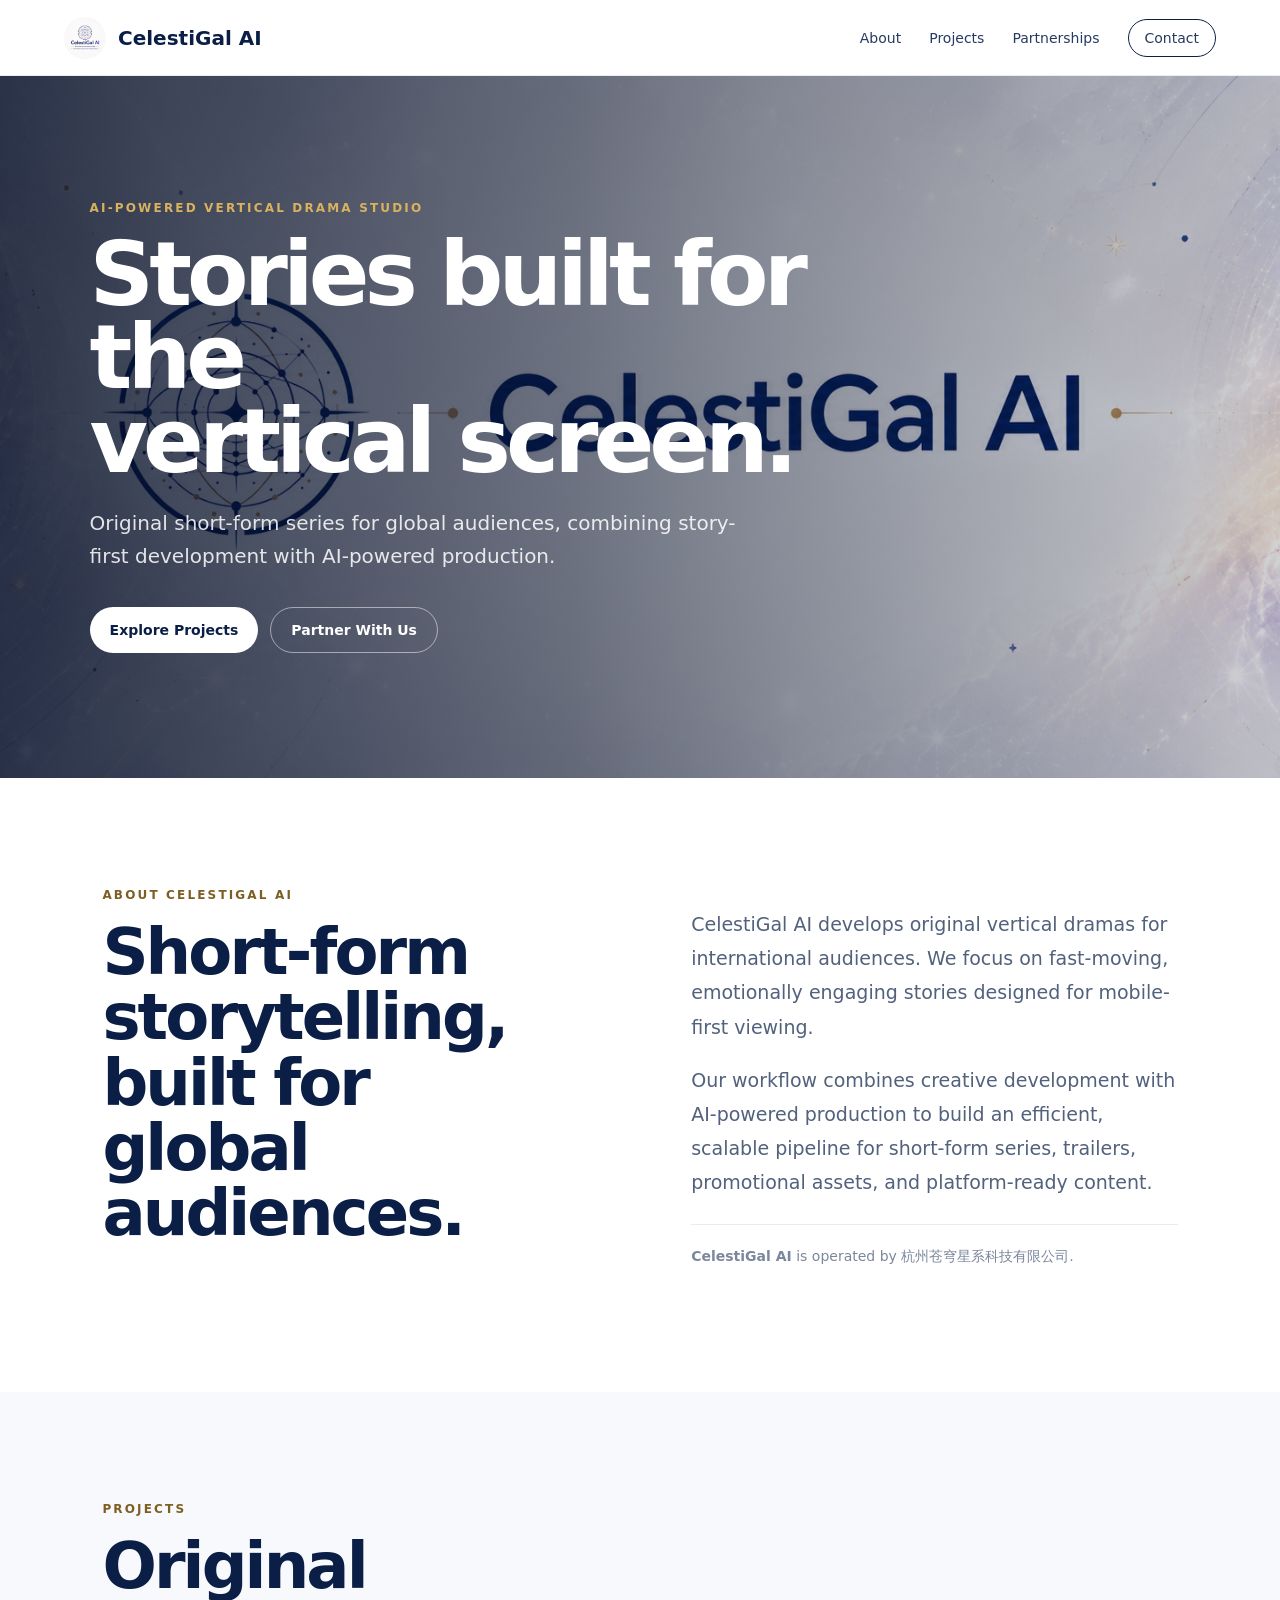
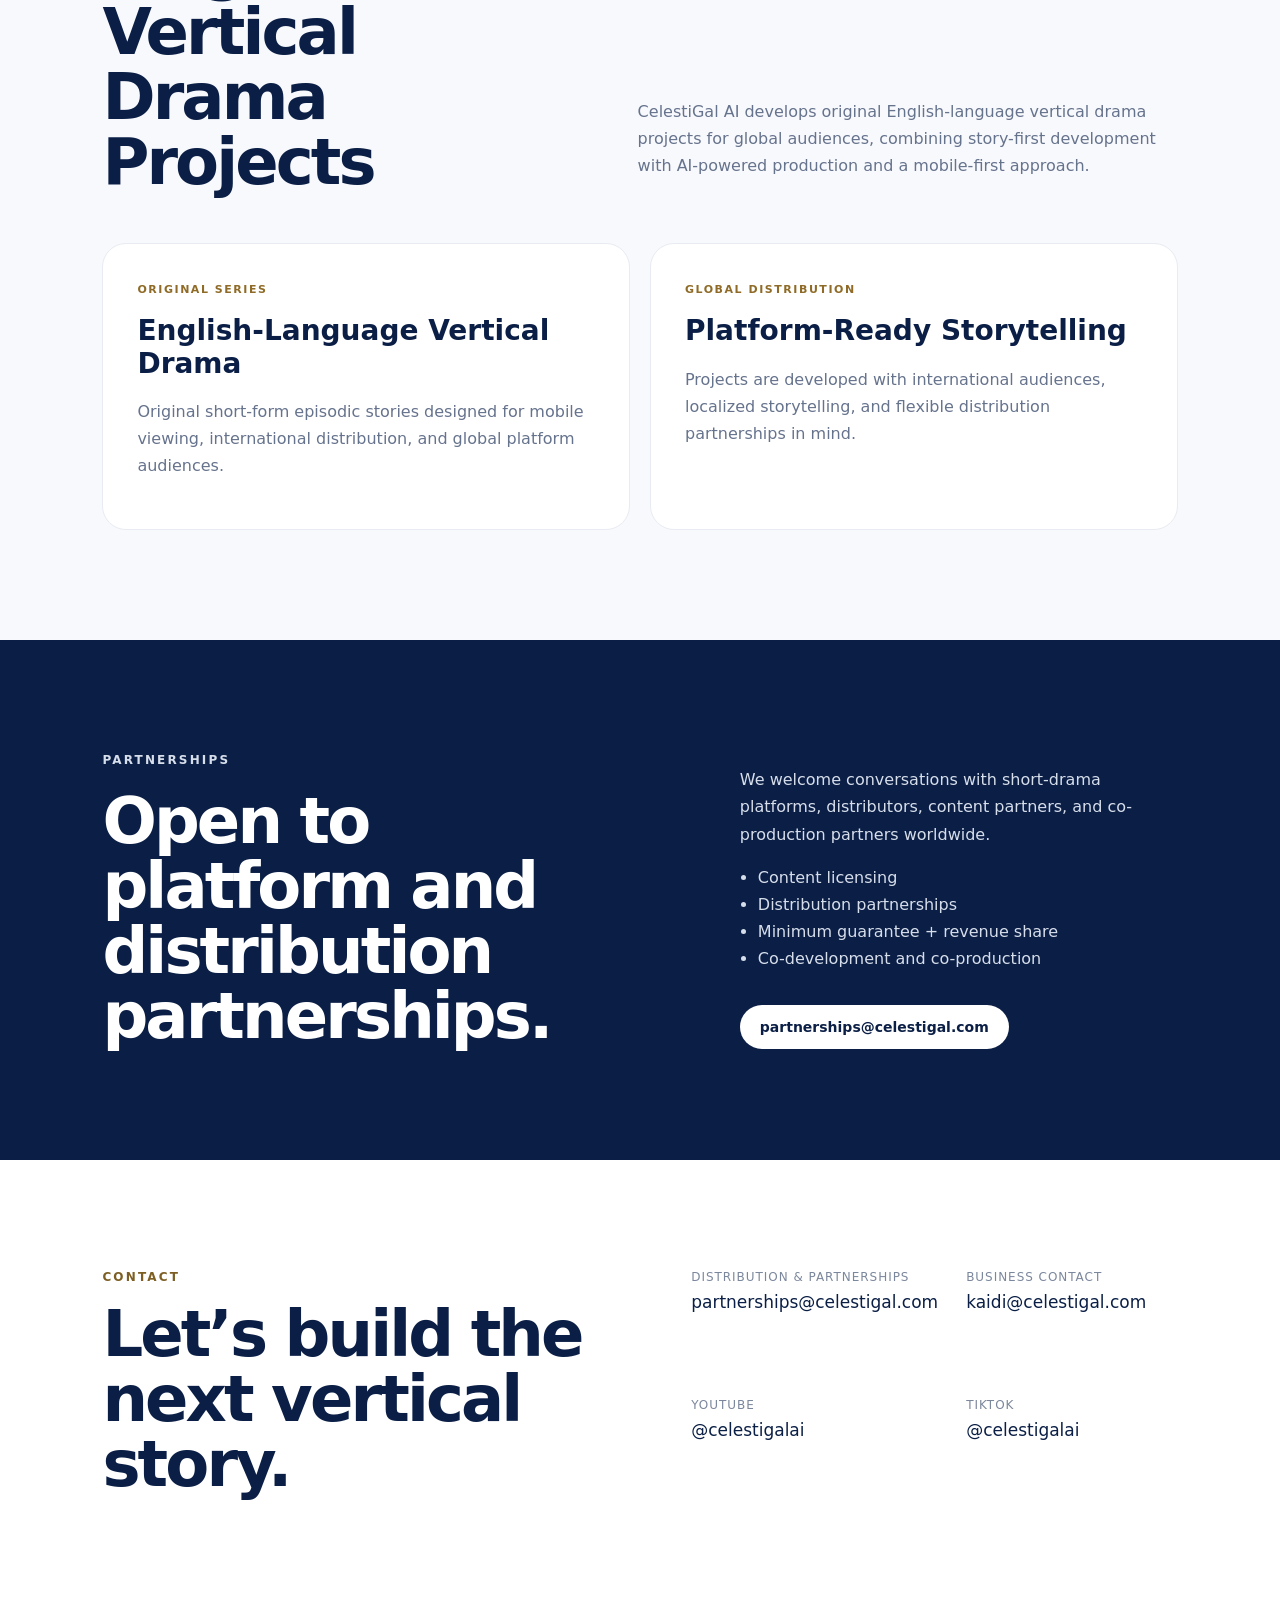
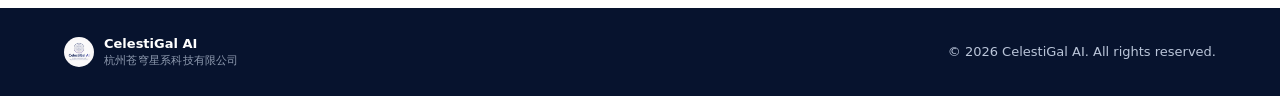
==== index.html @ 41baee51 "Deploy CelestiGal AI website V3" ====
<!doctype html>
<html lang="en">
<head>
  <meta charset="utf-8">
  <meta name="viewport" content="width=device-width, initial-scale=1">
  <title>CelestiGal AI — AI-Powered Vertical Drama Studio</title>
  <meta name="description" content="CelestiGal AI creates AI-powered vertical dramas and short-form series for global audiences.">
  <link rel="stylesheet" href="styles.css">
</head>
<body>
  <header class="nav">
    <a class="brand" href="#home">
      <img src="assets/logo.png" alt="CelestiGal AI logo">
      <span>CelestiGal AI</span>
    </a>
    <nav>
      <a href="#about">About</a>
      <a href="#projects">Projects</a>
      <a href="#partnerships">Partnerships</a>
      <a href="#contact" class="nav-cta">Contact</a>
    </nav>
  </header>

  <main>
    <section id="home" class="hero">
      <img class="hero-bg" src="assets/banner.png" alt="">
      <div class="hero-overlay"></div>
      <div class="hero-content">
        <p class="eyebrow">AI-POWERED VERTICAL DRAMA STUDIO</p>
        <h1>Stories built for the<br>vertical screen.</h1>
        <p class="hero-copy">Original short-form series for global audiences, combining story-first development with AI-powered production.</p>
        <div class="actions">
          <a class="btn primary" href="#projects">Explore Projects</a>
          <a class="btn ghost" href="#partnerships">Partner With Us</a>
        </div>
      </div>
    </section>

    <section id="about" class="section split">
      <div>
        <p class="eyebrow dark">ABOUT CELESTIGAL AI</p>
        <h2>Short-form storytelling,<br>built for global audiences.</h2>
      </div>
      <div class="body-copy">
        <p>CelestiGal AI develops original vertical dramas for international audiences. We focus on fast-moving, emotionally engaging stories designed for mobile-first viewing.</p>
        <p>Our workflow combines creative development with AI-powered production to build an efficient, scalable pipeline for short-form series, trailers, promotional assets, and platform-ready content.</p>
        <p class="legal-note"><strong>CelestiGal AI</strong> is operated by <span lang="zh-CN">杭州苍穹星系科技有限公司</span>.</p>
      </div>
    </section>

    <section id="projects" class="section">
      <p class="eyebrow dark">PROJECTS</p>
      <div class="section-heading">
        <h2>Original Vertical Drama Projects</h2>
        <p>CelestiGal AI develops original English-language vertical drama projects for global audiences, combining story-first development with AI-powered production and a mobile-first approach.</p>
      </div>
      <div class="cards">
        <article class="card">
          <span class="card-tag">ORIGINAL SERIES</span>
          <h3>English-Language Vertical Drama</h3>
          <p>Original short-form episodic stories designed for mobile viewing, international distribution, and global platform audiences.</p>
        </article>
        <article class="card">
          <span class="card-tag">GLOBAL DISTRIBUTION</span>
          <h3>Platform-Ready Storytelling</h3>
          <p>Projects are developed with international audiences, localized storytelling, and flexible distribution partnerships in mind.</p>
        </article>
      </div>
    </section>

    <section id="partnerships" class="section partnership">
      <div>
        <p class="eyebrow">PARTNERSHIPS</p>
        <h2>Open to platform and distribution partnerships.</h2>
      </div>
      <div>
        <p>We welcome conversations with short-drama platforms, distributors, content partners, and co-production partners worldwide.</p>
        <ul>
          <li>Content licensing</li>
          <li>Distribution partnerships</li>
          <li>Minimum guarantee + revenue share</li>
          <li>Co-development and co-production</li>
        </ul>
        <a class="btn light" href="mailto:partnerships@celestigal.com">partnerships@celestigal.com</a>
      </div>
    </section>

    <section id="contact" class="section contact">
      <div>
        <p class="eyebrow dark">CONTACT</p>
        <h2>Let’s build the next vertical story.</h2>
      </div>
      <div class="contact-grid">
        <div>
          <span>Distribution & Partnerships</span>
          <a href="mailto:partnerships@celestigal.com">partnerships@celestigal.com</a>
        </div>
        <div>
          <span>Business Contact</span>
          <a href="mailto:kaidi@celestigal.com">kaidi@celestigal.com</a>
        </div>
        <div>
          <span>YouTube</span>
          <a href="https://www.youtube.com/@celestigalai" target="_blank" rel="noreferrer">@celestigalai</a>
        </div>
        <div>
          <span>TikTok</span>
          <a href="https://www.tiktok.com/@celestigalai" target="_blank" rel="noreferrer">@celestigalai</a>
        </div>
      </div>
    </section>
  </main>

  <footer>
    <div class="footer-brand">
      <img src="assets/logo.png" alt="">
      <div>
        <span>CelestiGal AI</span>
        <small lang="zh-CN">杭州苍穹星系科技有限公司</small>
      </div>
    </div>
    <span>© 2026 CelestiGal AI. All rights reserved.</span>
  </footer>
</body>
</html>
---- styles.css ----
*{box-sizing:border-box}html{scroll-behavior:smooth}body{margin:0;font-family:Inter,ui-sans-serif,system-ui,-apple-system,BlinkMacSystemFont,"Segoe UI",sans-serif;color:#0b1f46;background:#f8f9fc}.nav{position:sticky;top:0;z-index:20;height:76px;display:flex;align-items:center;justify-content:space-between;padding:0 5vw;background:rgba(255,255,255,.92);backdrop-filter:blur(16px);border-bottom:1px solid rgba(15,35,72,.08)}.brand{display:flex;align-items:center;gap:12px;color:#0b1f46;text-decoration:none;font-weight:700;font-size:20px}.brand img{width:42px;height:42px;object-fit:cover;border-radius:50%}.nav nav{display:flex;align-items:center;gap:28px}.nav nav a{color:#263b61;text-decoration:none;font-size:14px}.nav-cta{padding:10px 16px;border:1px solid #0b1f46;border-radius:999px}.hero{position:relative;min-height:78vh;display:flex;align-items:center;overflow:hidden;background:#07132e}.hero-bg{position:absolute;inset:0;width:100%;height:100%;object-fit:cover}.hero-overlay{position:absolute;inset:0;background:linear-gradient(90deg,rgba(3,13,38,.82) 0%,rgba(3,13,38,.58) 45%,rgba(3,13,38,.18) 100%)}.hero-content{position:relative;z-index:2;width:min(760px,90vw);margin-left:7vw;color:white}.eyebrow{font-size:12px;letter-spacing:.18em;font-weight:700;color:#d8b25e;margin:0 0 18px}.eyebrow.dark{color:#7d5f24}.hero h1{font-size:clamp(54px,7vw,104px);line-height:.93;letter-spacing:-.055em;margin:0 0 24px}.hero-copy{font-size:20px;line-height:1.65;max-width:650px;color:rgba(255,255,255,.86)}.actions{display:flex;gap:12px;margin-top:34px}.btn{display:inline-flex;align-items:center;justify-content:center;padding:14px 20px;border-radius:999px;text-decoration:none;font-weight:700;font-size:14px}.primary{background:white;color:#0b1f46}.ghost{border:1px solid rgba(255,255,255,.5);color:white}.section{padding:110px 8vw}.split{display:grid;grid-template-columns:1fr 1fr;gap:8vw;background:white}.section h2{font-size:clamp(38px,5vw,68px);letter-spacing:-.045em;line-height:1.02;margin:0;color:#0b1f46}.body-copy{font-size:19px;line-height:1.8;color:#52617c}.section-heading{display:flex;justify-content:space-between;gap:8vw;align-items:end}.section-heading p{max-width:540px;color:#66738d;line-height:1.7}.cards{display:grid;grid-template-columns:repeat(2,1fr);gap:20px;margin-top:48px}.card{padding:34px;border-radius:24px;background:white;border:1px solid #e8ebf2;min-height:240px}.card-tag{font-size:11px;letter-spacing:.14em;color:#8f6b27;font-weight:800}.card h3{font-size:28px;line-height:1.15;margin:18px 0}.card p{color:#66738d;line-height:1.7}.partnership{display:grid;grid-template-columns:1.1fr .9fr;gap:8vw;background:#0b1f46;color:white}.partnership h2{color:white}.partnership p,.partnership li{color:#d7deeb;line-height:1.7}.partnership ul{padding-left:18px}.light{background:white;color:#0b1f46;margin-top:16px}.contact{background:white;display:grid;grid-template-columns:1fr 1fr;gap:8vw}.contact-grid{display:grid;grid-template-columns:1fr 1fr;gap:28px}.contact-grid div{display:flex;flex-direction:column;gap:8px}.contact-grid span{font-size:12px;letter-spacing:.08em;text-transform:uppercase;color:#7b879c}.contact-grid a{font-size:17px;color:#0b1f46;text-decoration:none}footer{display:flex;justify-content:space-between;align-items:center;padding:28px 5vw;background:#07132e;color:#bac5d9;font-size:13px}.footer-brand{display:flex;align-items:center;gap:10px;color:white;font-weight:700}.footer-brand img{width:30px;height:30px;border-radius:50%;object-fit:cover}@media(max-width:850px){.nav nav a:not(.nav-cta){display:none}.hero-content{margin-left:6vw}.split,.partnership,.contact{grid-template-columns:1fr}.section-heading{display:block}.section-heading p{margin-top:24px}.cards{grid-template-columns:1fr}.contact-grid{grid-template-columns:1fr}.section{padding:76px 7vw}.hero{min-height:72vh}footer{flex-direction:column;gap:12px;align-items:flex-start}}
.legal-note{margin-top:24px;padding-top:20px;border-top:1px solid #e8ebf2;font-size:14px;line-height:1.7;color:#7b879c}
.footer-brand>div{display:flex;flex-direction:column;gap:2px}
.footer-brand small{font-size:11px;font-weight:400;color:#8f9bb0;letter-spacing:.02em}
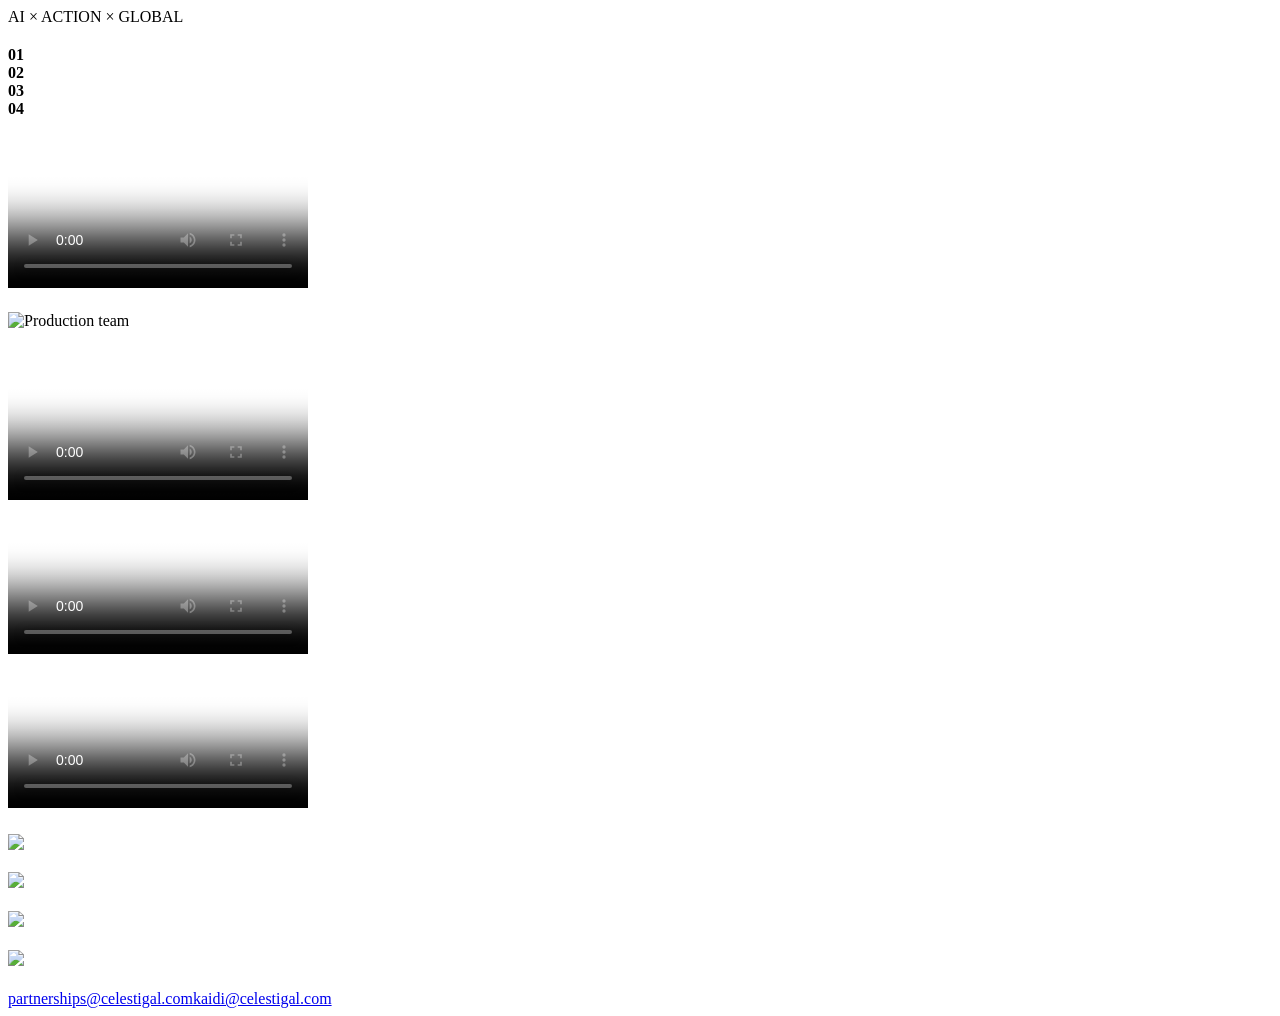
==== commit 81b16607: "Deploy CelestiGal website pages and images" ====
--- a/index.html
+++ b/index.html
@@ -1,125 +1,8 @@
-<!doctype html>
-<html lang="en">
-<head>
-  <meta charset="utf-8">
-  <meta name="viewport" content="width=device-width, initial-scale=1">
-  <title>CelestiGal AI — AI-Powered Vertical Drama Studio</title>
-  <meta name="description" content="CelestiGal AI creates AI-powered vertical dramas and short-form series for global audiences.">
-  <link rel="stylesheet" href="styles.css">
-</head>
-<body>
-  <header class="nav">
-    <a class="brand" href="#home">
-      <img src="assets/logo.png" alt="CelestiGal AI logo">
-      <span>CelestiGal AI</span>
-    </a>
-    <nav>
-      <a href="#about">About</a>
-      <a href="#projects">Projects</a>
-      <a href="#partnerships">Partnerships</a>
-      <a href="#contact" class="nav-cta">Contact</a>
-    </nav>
-  </header>
+<!doctype html><html lang="en"><head><meta charset="utf-8"><meta name="viewport" content="width=device-width,initial-scale=1"><title>CelestiGal AI | Original AI Vertical Drama Studio</title><meta name="description" content="CelestiGal AI — original AI vertical drama studio for global audiences."><meta property="og:title" content="CelestiGal AI | Original AI Vertical Drama Studio"><meta property="og:description" content="CelestiGal AI — original AI vertical drama studio for global audiences."><meta property="og:image" content="assets/images/hero-castle.webp"><link rel="stylesheet" href="assets/css/site.css"></head><body data-page="home"><div id="site-header"></div>
+<section class="hero"><div class="hero-bg"></div><div class="container hero-in"><div class="eyebrow">AI × ACTION × GLOBAL</div><h1 data-en="Original vertical drama, built with production craft." data-zh="以成熟制作能力，打造原创 AI 竖屏短剧。"></h1><p data-en="CelestiGal AI combines action design, motion capture and cinematic visual development with AI-native production to create English-language vertical series for global audiences." data-zh="CelestiGal AI 将动作设计、动作捕捉与电影化视觉开发经验融入 AI 原生制作，为全球英语市场打造原创竖屏系列内容。"></p><div class="btns"><a class="btn primary" href="#trailer" data-en="Watch Trailer" data-zh="观看预告片"></a><a class="btn" href="originals.html" data-en="View Original Series" data-zh="查看原创项目"></a><a class="btn" href="partnerships.html" data-en="Partner With Us" data-zh="商务合作"></a></div><div class="hero-meta"><span class="pill" data-en="Original IP" data-zh="原创 IP"></span><span class="pill" data-en="English-language" data-zh="纯英语内容"></span><span class="pill" data-en="Vertical-first" data-zh="竖屏原生"></span><span class="pill" data-en="Global distribution" data-zh="全球发行导向"></span></div></div></section>
+<section class="section compact"><div class="container"><div class="grid-4"><div class="card stat"><strong>01</strong><span data-en="Original development" data-zh="原创开发"></span></div><div class="card stat"><strong>02</strong><span data-en="Action & performance" data-zh="动作与表演"></span></div><div class="card stat"><strong>03</strong><span data-en="AI visual production" data-zh="AI 视觉制作"></span></div><div class="card stat"><strong>04</strong><span data-en="Platform-ready delivery" data-zh="平台级交付"></span></div></div></div></section>
 
-  <main>
-    <section id="home" class="hero">
-      <img class="hero-bg" src="assets/banner.png" alt="">
-      <div class="hero-overlay"></div>
-      <div class="hero-content">
-        <p class="eyebrow">AI-POWERED VERTICAL DRAMA STUDIO</p>
-        <h1>Stories built for the<br>vertical screen.</h1>
-        <p class="hero-copy">Original short-form series for global audiences, combining story-first development with AI-powered production.</p>
-        <div class="actions">
-          <a class="btn primary" href="#projects">Explore Projects</a>
-          <a class="btn ghost" href="#partnerships">Partner With Us</a>
-        </div>
-      </div>
-    </section>
-
-    <section id="about" class="section split">
-      <div>
-        <p class="eyebrow dark">ABOUT CELESTIGAL AI</p>
-        <h2>Short-form storytelling,<br>built for global audiences.</h2>
-      </div>
-      <div class="body-copy">
-        <p>CelestiGal AI develops original vertical dramas for international audiences. We focus on fast-moving, emotionally engaging stories designed for mobile-first viewing.</p>
-        <p>Our workflow combines creative development with AI-powered production to build an efficient, scalable pipeline for short-form series, trailers, promotional assets, and platform-ready content.</p>
-        <p class="legal-note"><strong>CelestiGal AI</strong> is operated by <span lang="zh-CN">杭州苍穹星系科技有限公司</span>.</p>
-      </div>
-    </section>
-
-    <section id="projects" class="section">
-      <p class="eyebrow dark">PROJECTS</p>
-      <div class="section-heading">
-        <h2>Original Vertical Drama Projects</h2>
-        <p>CelestiGal AI develops original English-language vertical drama projects for global audiences, combining story-first development with AI-powered production and a mobile-first approach.</p>
-      </div>
-      <div class="cards">
-        <article class="card">
-          <span class="card-tag">ORIGINAL SERIES</span>
-          <h3>English-Language Vertical Drama</h3>
-          <p>Original short-form episodic stories designed for mobile viewing, international distribution, and global platform audiences.</p>
-        </article>
-        <article class="card">
-          <span class="card-tag">GLOBAL DISTRIBUTION</span>
-          <h3>Platform-Ready Storytelling</h3>
-          <p>Projects are developed with international audiences, localized storytelling, and flexible distribution partnerships in mind.</p>
-        </article>
-      </div>
-    </section>
-
-    <section id="partnerships" class="section partnership">
-      <div>
-        <p class="eyebrow">PARTNERSHIPS</p>
-        <h2>Open to platform and distribution partnerships.</h2>
-      </div>
-      <div>
-        <p>We welcome conversations with short-drama platforms, distributors, content partners, and co-production partners worldwide.</p>
-        <ul>
-          <li>Content licensing</li>
-          <li>Distribution partnerships</li>
-          <li>Minimum guarantee + revenue share</li>
-          <li>Co-development and co-production</li>
-        </ul>
-        <a class="btn light" href="mailto:partnerships@celestigal.com">partnerships@celestigal.com</a>
-      </div>
-    </section>
-
-    <section id="contact" class="section contact">
-      <div>
-        <p class="eyebrow dark">CONTACT</p>
-        <h2>Let’s build the next vertical story.</h2>
-      </div>
-      <div class="contact-grid">
-        <div>
-          <span>Distribution & Partnerships</span>
-          <a href="mailto:partnerships@celestigal.com">partnerships@celestigal.com</a>
-        </div>
-        <div>
-          <span>Business Contact</span>
-          <a href="mailto:kaidi@celestigal.com">kaidi@celestigal.com</a>
-        </div>
-        <div>
-          <span>YouTube</span>
-          <a href="https://www.youtube.com/@celestigalai" target="_blank" rel="noreferrer">@celestigalai</a>
-        </div>
-        <div>
-          <span>TikTok</span>
-          <a href="https://www.tiktok.com/@celestigalai" target="_blank" rel="noreferrer">@celestigalai</a>
-        </div>
-      </div>
-    </section>
-  </main>
-
-  <footer>
-    <div class="footer-brand">
-      <img src="assets/logo.png" alt="">
-      <div>
-        <span>CelestiGal AI</span>
-        <small lang="zh-CN">杭州苍穹星系科技有限公司</small>
-      </div>
-    </div>
-    <span>© 2026 CelestiGal AI. All rights reserved.</span>
-  </footer>
-</body>
-</html>
+<section class="section" id="trailer"><div class="container trailer-section"><div class="section-head"><div><div class="eyebrow" data-en="OFFICIAL TRAILER" data-zh="正式预告片"></div><h2 data-en="Our original dark-fantasy vertical series." data-zh="原创暗黑奇幻竖屏短剧。"></h2></div><p data-en="A finished-case presentation combining original story development, character performance, fantasy world-building and AI-native production." data-zh="以完整成片案例展示原创故事开发、人物表演、奇幻世界构建与 AI 原生制作能力。"></p></div><div class="trailer-wrap"><div class="media-frame trailer-player"><video controls playsinline preload="metadata" poster="assets/images/trailer-poster.jpg" src="assets/video/fallen-god-trailer.mp4"></video></div><div class="trailer-copy"><div class="eyebrow" data-en="ORIGINAL SERIES" data-zh="原创系列"></div><h3 data-en="Built as a story, not a technology demo." data-zh="以故事为核心，而不是技术 Demo。"></h3><p data-en="Original IP · English-language · Vertical-first · Global distribution oriented" data-zh="原创 IP · 纯英语 · 竖屏原生 · 面向全球发行"></p><a class="btn" href="project.html" data-en="Explore Project Case" data-zh="查看完整项目案例"></a></div></div></div></section>
+<section class="section"><div class="container split"><div><div class="eyebrow" data-en="PRODUCTION FOUNDATION" data-zh="制作基础"></div><h2 class="big-copy" data-en="Our production experience did not begin with AI." data-zh="我们的制作能力，并不是从 AI 才开始。"></h2><p class="lead" data-en="CelestiGal AI is built on an existing production foundation in action design, action previsualization, motion capture and cinematic staging. We bring that experience into AI character performance and vertical storytelling." data-zh="CelestiGal AI 的 AI 短剧业务建立在公司既有制作基础之上：动作设计、动作预演、动作捕捉与影视化镜头调度。如今，这些能力被进一步应用到 AI 角色表演与竖屏叙事中。"></p><div class="btns"><a class="btn" href="production.html" data-en="See Production Experience" data-zh="查看制作实力"></a></div></div><img src="assets/images/team-stage.webp" alt="Production team"></div></section>
+<section class="section"><div class="container"><div class="section-head"><div><div class="eyebrow" data-en="FEATURED SCENES" data-zh="精彩片段"></div><h2 data-en="Finished moments from the series." data-zh="从正片中，直接看完成度。"></h2></div><p data-en="Selected finished scenes show fantasy scale, character chemistry and visual storytelling beyond the trailer." data-zh="精选正片片段进一步展示奇幻规模、人物关系与视觉叙事。"></p></div><div class="vertical-grid highlight-grid"><div class="media-frame"><video controls playsinline preload="metadata" poster="assets/images/poster-rescue.jpg" src="assets/video/highlight-rescue.mp4"></video><div class="caption"><span data-en="Fantasy Action · Hero Highlight" data-zh="奇幻动作 · 男主高光登场"></span></div></div><div class="media-frame"><video controls playsinline preload="metadata" poster="assets/images/poster-kiss.jpg" src="assets/video/highlight-kiss.mp4"></video><div class="caption"><span data-en="Emotional Tension · Character Chemistry" data-zh="情感张力 · 角色关系高光"></span></div></div><div class="media-frame"><video controls playsinline preload="metadata" poster="assets/images/poster-runes.jpg" src="assets/video/highlight-runes.mp4"></video><div class="caption"><span data-en="Mystic Atmosphere · Visual Effects" data-zh="魔法氛围 · 视觉效果展示"></span></div></div></div><div class="btns" style="margin-top:22px"><a class="btn primary" href="project.html" data-en="Open Project Case" data-zh="进入项目案例"></a></div></div></section><section class="section"><div class="container"><div class="section-head"><div><div class="eyebrow" data-en="CAPABILITIES" data-zh="核心能力"></div><h2 data-en="From story to screen." data-zh="从故事，到成片。"></h2></div></div><div class="grid-4"><div class="card"><img class="card-media" src="assets/images/female-sheet.webp"><div class="card-body"><h3 data-en="Character Development" data-zh="人物视觉开发"></h3><p data-en="Character definition, wardrobe, consistency and performance design." data-zh="人物定型、服装体系、一致性与表演设计。"></p></div></div><div class="card"><img class="card-media" src="assets/images/hero-castle.webp"><div class="card-body"><h3 data-en="World Development" data-zh="世界观与场景"></h3><p data-en="Visual language, locations, atmosphere and production-ready environments." data-zh="视觉语言、场景体系、氛围与可持续制作环境。"></p></div></div><div class="card"><img class="card-media" src="assets/images/team-mocap.webp"><div class="card-body"><h3 data-en="Action & Motion" data-zh="动作与动捕"></h3><p data-en="Action design, previsualization, motion capture and physical performance." data-zh="动作设计、动作预演、动作捕捉与真实身体表演。"></p></div></div><div class="card"><img class="card-media" src="assets/images/sword.webp"><div class="card-body"><h3 data-en="Production Assets" data-zh="制作资产开发"></h3><p data-en="Props, creatures, costumes, symbols and visual continuity." data-zh="道具、生物、服装、符号体系与视觉连续性。"></p></div></div></div></div></section>
+<section class="section compact"><div class="container contact-box"><div class="section-head"><div><div class="eyebrow" data-en="PARTNERSHIPS" data-zh="合作"></div><h2 data-en="Licensing, distribution, co-production and commissioned content." data-zh="成片授权、海外发行、联合制作与定向承制。"></h2></div></div><div class="btns"><a class="btn primary" href="mailto:partnerships@celestigal.com">partnerships@celestigal.com</a><a class="btn" href="mailto:kaidi@celestigal.com">kaidi@celestigal.com</a></div></div></section><div id="site-footer"></div><script src="assets/js/site.js"></script></body></html>
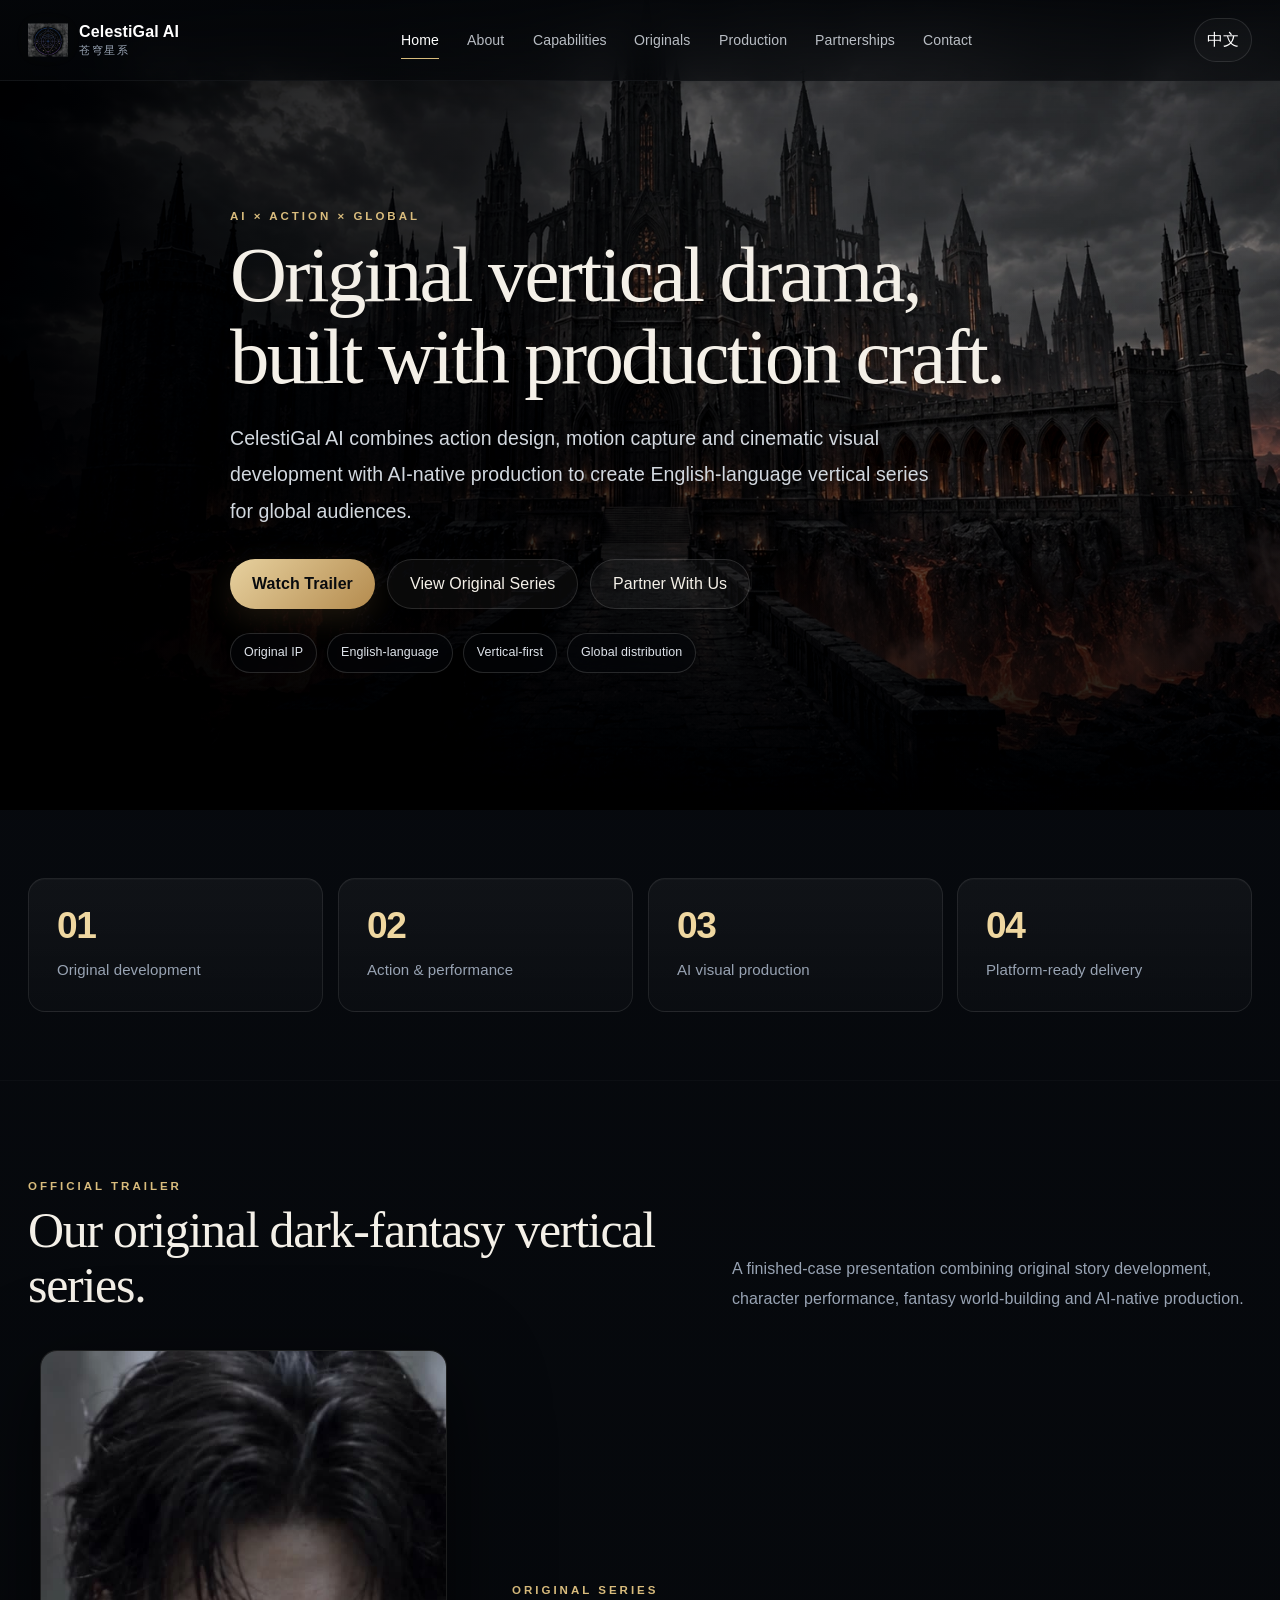
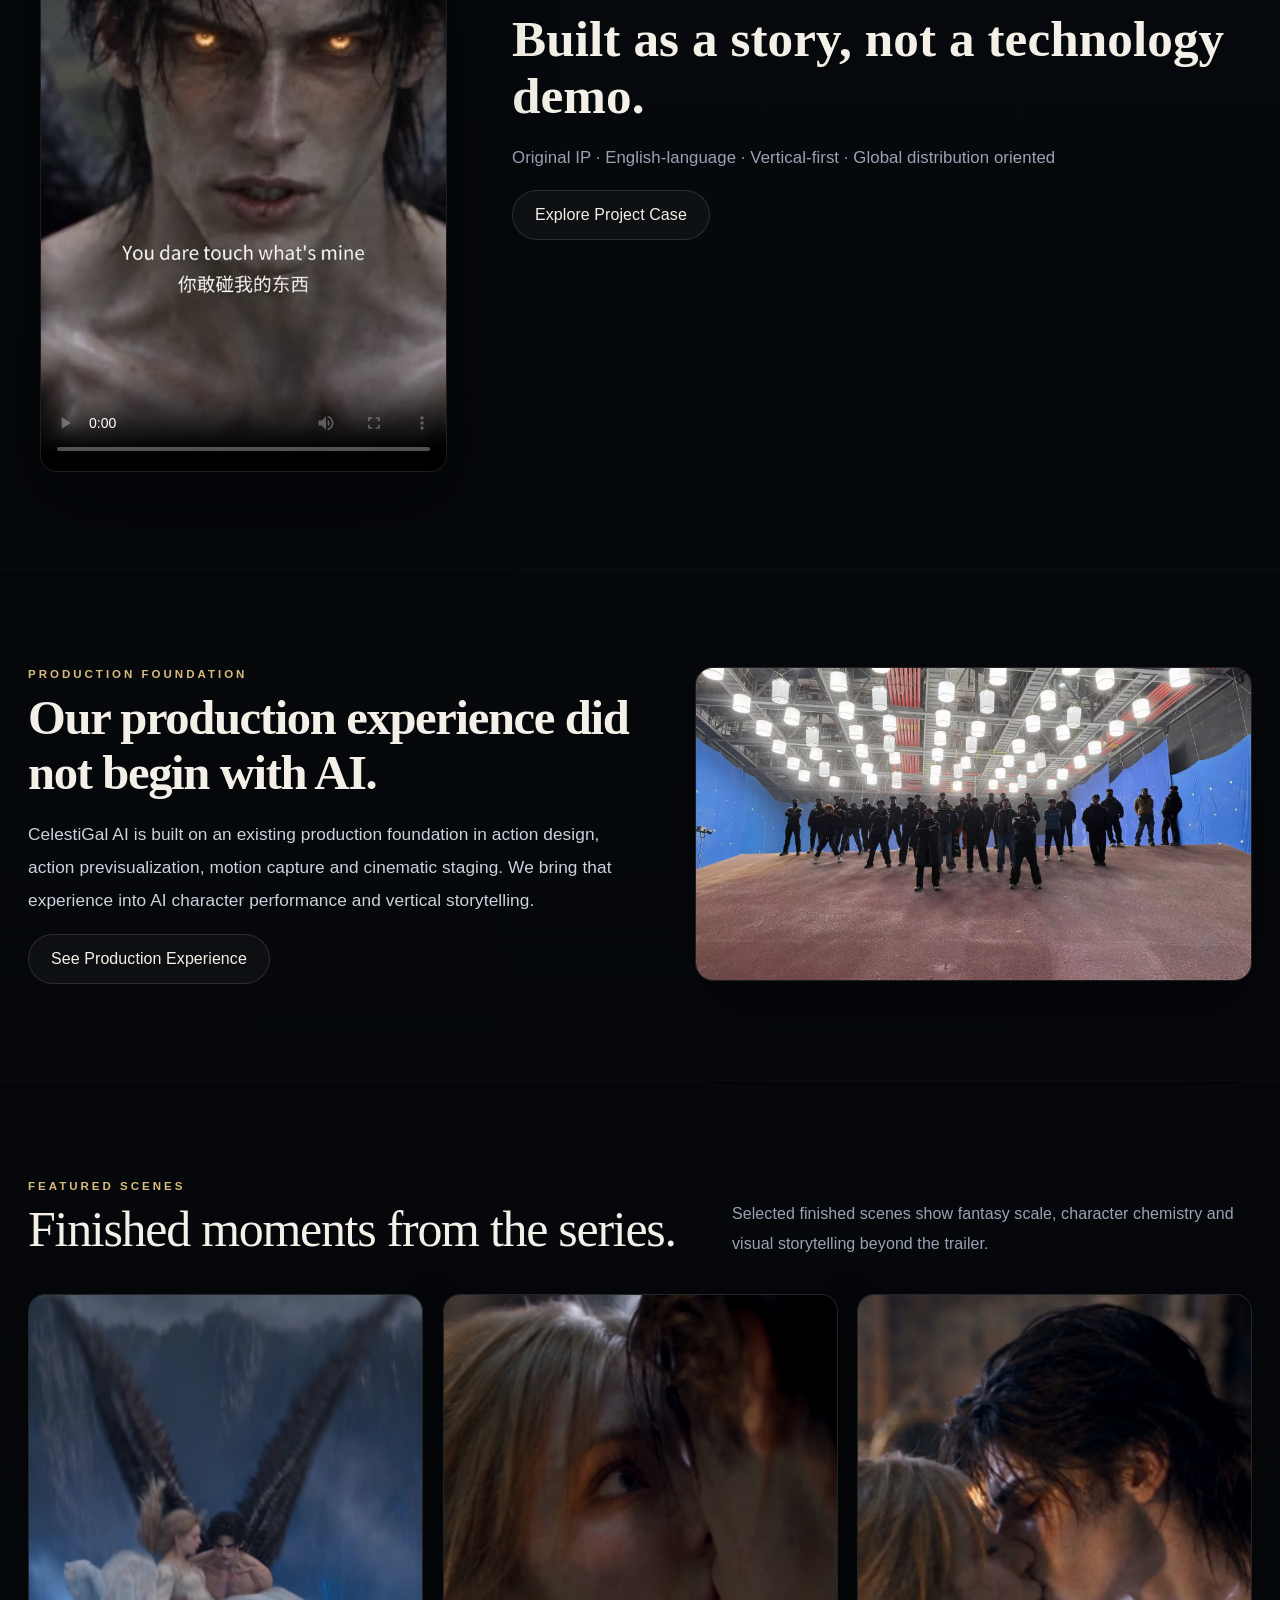
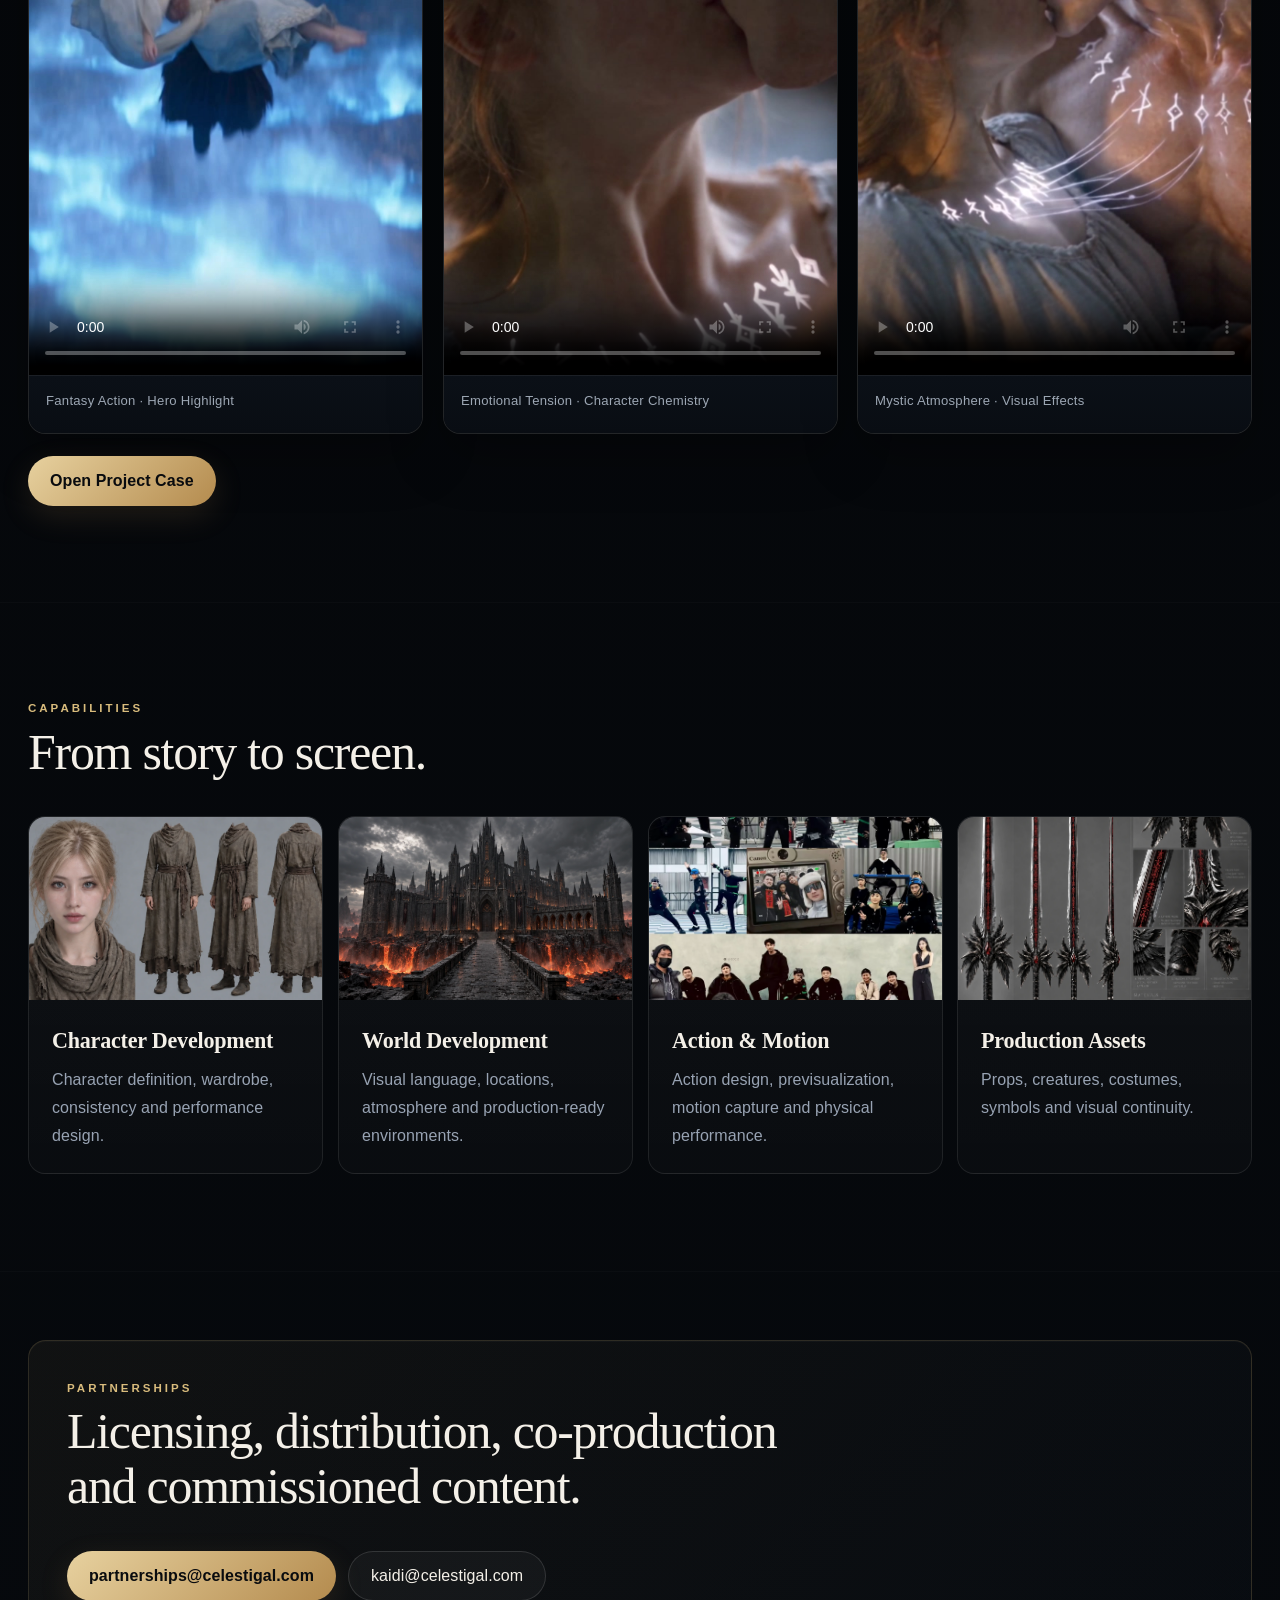
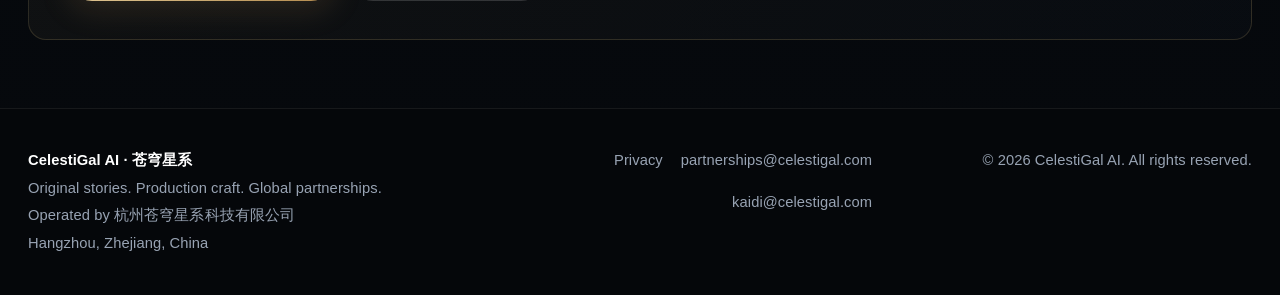
==== commit 2c3fa21a: "Deploy CelestiGal Website V3.7 Final" ====
--- a/index.html
+++ b/index.html
@@ -1,4 +1,4 @@
-<!doctype html><html lang="en"><head><meta charset="utf-8"><meta name="viewport" content="width=device-width,initial-scale=1"><title>CelestiGal AI | Original AI Vertical Drama Studio</title><meta name="description" content="CelestiGal AI — original AI vertical drama studio for global audiences."><meta property="og:title" content="CelestiGal AI | Original AI Vertical Drama Studio"><meta property="og:description" content="CelestiGal AI — original AI vertical drama studio for global audiences."><meta property="og:image" content="assets/images/hero-castle.webp"><link rel="stylesheet" href="assets/css/site.css"></head><body data-page="home"><div id="site-header"></div>
+<!doctype html><html lang="en"><head><meta charset="utf-8"><meta name="viewport" content="width=device-width,initial-scale=1"><title>CelestiGal AI | Original AI Vertical Drama Studio</title><meta name="description" content="CelestiGal AI — original AI vertical drama studio for global audiences."><meta property="og:title" content="CelestiGal AI | Original AI Vertical Drama Studio"><meta property="og:description" content="CelestiGal AI — original AI vertical drama studio for global audiences."><meta property="og:image" content="assets/images/hero-castle.webp"><link rel="stylesheet" href="assets/css/site.css"><link rel="icon" type="image/png" href="assets/images/favicon.png"></head><body data-page="home"><div id="site-header"></div>
 <section class="hero"><div class="hero-bg"></div><div class="container hero-in"><div class="eyebrow">AI × ACTION × GLOBAL</div><h1 data-en="Original vertical drama, built with production craft." data-zh="以成熟制作能力，打造原创 AI 竖屏短剧。"></h1><p data-en="CelestiGal AI combines action design, motion capture and cinematic visual development with AI-native production to create English-language vertical series for global audiences." data-zh="CelestiGal AI 将动作设计、动作捕捉与电影化视觉开发经验融入 AI 原生制作，为全球英语市场打造原创竖屏系列内容。"></p><div class="btns"><a class="btn primary" href="#trailer" data-en="Watch Trailer" data-zh="观看预告片"></a><a class="btn" href="originals.html" data-en="View Original Series" data-zh="查看原创项目"></a><a class="btn" href="partnerships.html" data-en="Partner With Us" data-zh="商务合作"></a></div><div class="hero-meta"><span class="pill" data-en="Original IP" data-zh="原创 IP"></span><span class="pill" data-en="English-language" data-zh="纯英语内容"></span><span class="pill" data-en="Vertical-first" data-zh="竖屏原生"></span><span class="pill" data-en="Global distribution" data-zh="全球发行导向"></span></div></div></section>
 <section class="section compact"><div class="container"><div class="grid-4"><div class="card stat"><strong>01</strong><span data-en="Original development" data-zh="原创开发"></span></div><div class="card stat"><strong>02</strong><span data-en="Action & performance" data-zh="动作与表演"></span></div><div class="card stat"><strong>03</strong><span data-en="AI visual production" data-zh="AI 视觉制作"></span></div><div class="card stat"><strong>04</strong><span data-en="Platform-ready delivery" data-zh="平台级交付"></span></div></div></div></section>
 
--- a/assets/css/site.css
+++ b/assets/css/site.css
@@ -0,0 +1,223 @@
+:root{--bg:#07090d;--bg2:#0c1118;--panel:#111722;--line:rgba(255,255,255,.12);--text:#f3f1eb;--muted:#9aa5b5;--gold:#d4b87d;--gold2:#8f7243;--blue:#7fa2d7;--max:1240px;--radius:20px}
+*{box-sizing:border-box}html{scroll-behavior:smooth}body{margin:0;background:radial-gradient(circle at 15% 0%,#141a25 0,#080a0f 28%,#06080c 60%);color:var(--text);font-family:Inter,"PingFang SC","Microsoft YaHei",Arial,sans-serif;line-height:1.6}a{color:inherit;text-decoration:none}img,video{display:block;max-width:100%}button{font:inherit}.container{width:min(var(--max),calc(100% - 40px));margin:auto}.eyebrow{text-transform:uppercase;letter-spacing:.22em;color:var(--gold);font-size:.78rem;font-weight:700}.section{padding:92px 0}.section.compact{padding:64px 0}.section-head{display:flex;align-items:flex-end;justify-content:space-between;gap:24px;margin-bottom:34px}.section-head h2,.hero h1,.page-hero h1{font-family:Georgia,"Times New Roman","Noto Serif SC",serif;font-weight:500;line-height:1.08;margin:8px 0 0}.section-head h2{font-size:clamp(2.1rem,4vw,4.1rem);max-width:760px}.section-head p{max-width:520px;color:var(--muted);margin:0}.kicker{color:var(--muted);font-size:1.05rem}.btns{display:flex;flex-wrap:wrap;gap:12px}.btn{display:inline-flex;align-items:center;justify-content:center;min-height:48px;padding:0 20px;border:1px solid var(--line);border-radius:999px;background:rgba(255,255,255,.04);transition:.25s;cursor:pointer}.btn.primary{background:linear-gradient(135deg,#dcc99a,#9f7d48);color:#0b0c0e;border:none;font-weight:800}.btn:hover{transform:translateY(-2px);border-color:rgba(212,184,125,.7)}
+.header{position:fixed;z-index:100;top:0;left:0;width:100%;backdrop-filter:blur(16px);background:linear-gradient(to bottom,rgba(5,7,10,.9),rgba(5,7,10,.45));border-bottom:1px solid rgba(255,255,255,.06)}.header-in{height:76px;display:flex;align-items:center;justify-content:space-between;gap:22px}.brand{display:flex;align-items:center;gap:12px;font-weight:800}.brand-mark{width:36px;height:36px;border:1px solid rgba(212,184,125,.55);border-radius:50%;display:grid;place-items:center;color:var(--gold);font-family:Georgia;font-size:1rem}.brand small{display:block;font-weight:500;color:var(--muted);font-size:.68rem;letter-spacing:.16em}.nav{display:flex;gap:24px;align-items:center;font-size:.88rem;color:#dfe4eb}.nav a{opacity:.82}.nav a:hover,.nav a.active{opacity:1;color:#fff}.lang{border:1px solid var(--line);background:rgba(255,255,255,.04);color:#fff;padding:8px 12px;border-radius:999px;cursor:pointer}.menu{display:none;background:none;border:0;color:#fff;font-size:1.5rem}
+.hero{min-height:92vh;display:grid;align-items:end;position:relative;overflow:hidden}.hero-bg{position:absolute;inset:0;background:url('../images/hero-castle.webp') center/cover no-repeat;filter:saturate(.76) contrast(1.04)}.hero-bg:after{content:"";position:absolute;inset:0;background:linear-gradient(90deg,rgba(3,5,8,.9) 0,rgba(3,5,8,.6) 38%,rgba(3,5,8,.16) 72%),linear-gradient(to top,#07090d 0,transparent 45%)}.hero-in{position:relative;z-index:2;padding:170px 0 90px;max-width:800px}.hero h1{font-size:clamp(3rem,6.8vw,6.4rem);letter-spacing:-.02em}.hero p{font-size:clamp(1rem,1.6vw,1.25rem);color:#d8dde5;max-width:690px;margin:24px 0 34px}.hero-meta{display:flex;flex-wrap:wrap;gap:10px;margin-top:28px}.pill{border:1px solid rgba(255,255,255,.18);background:rgba(3,5,8,.4);padding:8px 12px;border-radius:999px;font-size:.78rem;color:#dfe4eb}
+.page-hero{padding:170px 0 80px;border-bottom:1px solid var(--line);background:linear-gradient(135deg,#111824 0,#080b10 58%)}.page-hero h1{font-size:clamp(3rem,6vw,5.6rem);max-width:920px}.page-hero p{color:var(--muted);max-width:760px;font-size:1.08rem}
+.grid-2{display:grid;grid-template-columns:1fr 1fr;gap:24px}.grid-3{display:grid;grid-template-columns:repeat(3,1fr);gap:18px}.grid-4{display:grid;grid-template-columns:repeat(4,1fr);gap:16px}.card{background:linear-gradient(180deg,rgba(255,255,255,.055),rgba(255,255,255,.025));border:1px solid var(--line);border-radius:var(--radius);overflow:hidden}.card-body{padding:22px}.card h3{font-family:Georgia,"Noto Serif SC",serif;font-size:1.35rem;margin:0 0 8px}.card p{color:var(--muted);margin:0}.card-media{aspect-ratio:16/10;object-fit:cover;width:100%}.card-media.portrait{aspect-ratio:4/5}.stat{padding:28px}.stat strong{display:block;font-family:Georgia;font-size:2.4rem;color:var(--gold)}.stat span{color:var(--muted)}
+.media-frame{background:#000;border:1px solid var(--line);border-radius:var(--radius);overflow:hidden;position:relative}.media-frame video{width:100%;background:#000;max-height:680px}.vertical-grid{display:grid;grid-template-columns:repeat(2,minmax(0,420px));justify-content:center;gap:22px}.vertical-grid video{aspect-ratio:9/16;object-fit:cover}.caption{padding:14px 18px;color:var(--muted);font-size:.9rem;background:#0b0f15;border-top:1px solid var(--line)}
+.split{display:grid;grid-template-columns:1.05fr .95fr;gap:46px;align-items:center}.split img{border-radius:var(--radius);border:1px solid var(--line)}.big-copy{font-family:Georgia,"Noto Serif SC",serif;font-size:clamp(2.1rem,4vw,4rem);line-height:1.15;margin:8px 0 18px}.lead{font-size:1.08rem;color:#cbd2dc}.muted{color:var(--muted)}.rule{height:1px;background:var(--line);margin:28px 0}.feature-list{display:grid;gap:12px}.feature{display:flex;gap:14px;padding:18px 0;border-bottom:1px solid var(--line)}.feature b{min-width:150px;color:#fff}.feature span{color:var(--muted)}
+.gallery{display:grid;grid-template-columns:2fr 1fr 1fr;grid-auto-rows:260px;gap:12px}.gallery img{width:100%;height:100%;object-fit:cover;border-radius:16px;border:1px solid var(--line);cursor:zoom-in}.gallery img:first-child{grid-row:span 2}.gallery img:nth-child(4){grid-column:span 2}.asset-grid{display:grid;grid-template-columns:repeat(3,1fr);gap:14px}.asset-grid .card-media{aspect-ratio:1.35/1}.quote{padding:38px;border-left:2px solid var(--gold);background:linear-gradient(90deg,rgba(212,184,125,.08),transparent);font-family:Georgia,"Noto Serif SC",serif;font-size:clamp(1.45rem,2.5vw,2.3rem)}
+.process{display:grid;grid-template-columns:repeat(6,1fr);gap:12px}.step{border-top:1px solid var(--gold2);padding-top:16px}.step em{font-style:normal;color:var(--gold);font-size:.75rem;letter-spacing:.12em}.step b{display:block;margin-top:8px}.step p{font-size:.86rem;color:var(--muted)}
+.contact-box{padding:38px;border:1px solid var(--line);border-radius:var(--radius);background:linear-gradient(135deg,rgba(212,184,125,.06),rgba(127,162,215,.04))}.contact-row{display:flex;justify-content:space-between;gap:20px;padding:18px 0;border-bottom:1px solid var(--line)}.contact-row:last-child{border-bottom:0}.contact-row a{color:var(--gold)}
+.footer{padding:38px 0;border-top:1px solid var(--line);color:var(--muted);font-size:.85rem}.footer-in{display:flex;justify-content:space-between;gap:30px;flex-wrap:wrap}.footer-links{display:flex;gap:18px;flex-wrap:wrap}
+.lightbox{position:fixed;inset:0;background:rgba(0,0,0,.9);z-index:200;display:none;align-items:center;justify-content:center;padding:30px}.lightbox.open{display:flex}.lightbox img{max-height:90vh;max-width:94vw;border-radius:12px}.lightbox button{position:absolute;right:24px;top:20px;background:none;border:0;color:white;font-size:2rem}
+.notice{padding:14px 16px;border:1px dashed rgba(212,184,125,.5);border-radius:12px;color:#d7c9a6;background:rgba(212,184,125,.04)}
+@media(max-width:980px){.nav{display:none;position:absolute;top:76px;left:20px;right:20px;flex-direction:column;align-items:flex-start;padding:20px;border:1px solid var(--line);background:#0b0f15;border-radius:16px}.nav.open{display:flex}.menu{display:block}.header-tools{display:flex;gap:8px}.grid-4{grid-template-columns:repeat(2,1fr)}.grid-3{grid-template-columns:1fr 1fr}.split{grid-template-columns:1fr}.process{grid-template-columns:repeat(3,1fr)}.gallery{grid-template-columns:1fr 1fr;grid-auto-rows:220px}.gallery img:first-child{grid-row:span 1}.gallery img:nth-child(4){grid-column:span 1}.asset-grid{grid-template-columns:1fr 1fr}}
+@media(max-width:680px){.container{width:min(100% - 26px,var(--max))}.section{padding:68px 0}.section-head{display:block}.section-head p{margin-top:14px}.hero{min-height:86vh}.hero-in{padding-top:130px}.grid-2,.grid-3,.grid-4,.asset-grid,.vertical-grid{grid-template-columns:1fr}.process{grid-template-columns:1fr 1fr}.gallery{grid-template-columns:1fr;grid-auto-rows:auto}.gallery img{height:auto}.contact-row{display:block}.contact-row a{display:block;margin-top:6px}.brand small{display:none}}
+
+/* V3.2 trailer and corporate contact refinements */
+.trailer-wrap{display:grid;grid-template-columns:minmax(0,430px) 1fr;gap:42px;align-items:center}.trailer-player{max-width:430px;margin:auto}.trailer-player video,.project-trailer video{aspect-ratio:9/16;object-fit:cover;max-height:720px}.trailer-copy h3,.project-trailer-note h3{font-family:Georgia,"Noto Serif SC",serif;font-size:clamp(2rem,4vw,3.6rem);line-height:1.12;margin:10px 0 18px}.trailer-copy p,.project-trailer-note p{color:var(--muted);font-size:1.05rem}.project-trailer-layout{display:grid;grid-template-columns:minmax(0,430px) 1fr;gap:46px;align-items:center}.project-trailer{max-width:430px}.contact-directory{display:grid;grid-template-columns:1fr 1fr;gap:24px}.contact-directory .company-info{grid-column:1/-1}.company-info .contact-row{align-items:center}.company-info .contact-row b{min-width:180px}.company-facts{display:grid;grid-template-columns:repeat(2,1fr);gap:0 28px}.company-facts>div{padding:20px 0;border-bottom:1px solid var(--line)}.company-facts span{display:block;color:var(--muted);font-size:.82rem;margin-bottom:6px}.company-facts strong{display:block;color:#fff;font-weight:600}.footer-brand{max-width:420px}.footer-brand span{display:inline-block;margin-top:4px}.footer-in{align-items:flex-start}.footer-links{max-width:380px;justify-content:flex-end}
+@media(max-width:980px){.trailer-wrap,.project-trailer-layout{grid-template-columns:1fr}.trailer-copy,.project-trailer-note{max-width:720px;margin:auto}.contact-directory{grid-template-columns:1fr}.contact-directory .company-info{grid-column:auto}.company-facts{grid-template-columns:1fr}}
+@media(max-width:680px){.trailer-player,.project-trailer{max-width:100%}.company-info .contact-row b{min-width:0}.footer-links{justify-content:flex-start}}
+.highlight-grid{grid-template-columns:repeat(3,minmax(0,1fr));align-items:start}.highlight-grid .media-frame{background:rgba(255,255,255,.025)}.highlight-grid video{width:100%;aspect-ratio:9/16;object-fit:cover;background:#050607}.highlight-grid .caption{display:flex;flex-direction:column;gap:5px;padding:14px 15px 16px}.highlight-grid .caption strong{font-size:15px;color:#fff}.highlight-grid .caption span{font-size:12px;line-height:1.55;color:var(--muted)}@media(max-width:900px){.highlight-grid{grid-template-columns:1fr}.highlight-grid .media-frame{max-width:520px;margin:0 auto;width:100%}}
+
+/* V3.5 premium visual refinement */
+:root{
+  --bg:#05070a;
+  --bg2:#0a0e14;
+  --panel:#0e141d;
+  --panel2:#111925;
+  --line:rgba(221,202,160,.14);
+  --line-soft:rgba(255,255,255,.075);
+  --text:#f4f0e8;
+  --muted:#98a3b3;
+  --gold:#d9bc7d;
+  --gold-hi:#efd7a0;
+  --gold2:#896b3d;
+  --blue:#7896bd;
+  --max:1280px;
+  --radius:18px;
+  --shadow:0 28px 70px rgba(0,0,0,.34);
+}
+body{
+  background:
+    radial-gradient(900px 520px at 8% -5%,rgba(76,99,128,.13),transparent 62%),
+    radial-gradient(760px 480px at 92% 9%,rgba(122,88,42,.08),transparent 62%),
+    linear-gradient(180deg,#070a0f 0%,#05070a 55%,#06090d 100%);
+  color:var(--text);
+  font-family:Inter,-apple-system,BlinkMacSystemFont,"Segoe UI","PingFang SC","Hiragino Sans GB","Microsoft YaHei",Arial,sans-serif;
+  letter-spacing:.005em;
+}
+.container{width:min(var(--max),calc(100% - 56px))}
+.section{padding:112px 0;position:relative}
+.section.compact{padding:76px 0}
+.section+.section{border-top:1px solid rgba(255,255,255,.025)}
+.eyebrow{color:var(--gold);font-size:.72rem;letter-spacing:.26em;font-weight:700}
+.section-head{margin-bottom:42px;gap:36px}
+.section-head h2,.hero h1,.page-hero h1,.big-copy,.card h3,.quote{font-family:Georgia,"Times New Roman","Songti SC","STSong","Noto Serif SC",serif}
+.section-head h2{font-size:clamp(2.25rem,4.3vw,4.25rem);letter-spacing:-.025em}
+.section-head p{font-size:1rem;line-height:1.85}
+.header{background:linear-gradient(to bottom,rgba(4,6,9,.94),rgba(4,6,9,.68));border-bottom:1px solid rgba(255,255,255,.055);box-shadow:0 10px 35px rgba(0,0,0,.14)}
+.header-in{height:80px}
+.brand{letter-spacing:.01em}.brand-mark{border-color:rgba(217,188,125,.7);box-shadow:inset 0 0 22px rgba(217,188,125,.05)}
+.nav{gap:28px}.nav a{position:relative;padding:8px 0;transition:.25s}.nav a:after{content:"";position:absolute;left:0;right:100%;bottom:1px;height:1px;background:var(--gold);transition:.25s}.nav a:hover:after,.nav a.active:after{right:0}
+.lang{background:rgba(255,255,255,.025);border-color:rgba(255,255,255,.11)}
+.hero{min-height:94vh}.hero-bg{filter:saturate(.72) contrast(1.07) brightness(.88)}
+.hero-bg:after{background:linear-gradient(90deg,rgba(2,4,7,.94) 0%,rgba(2,4,7,.69) 36%,rgba(2,4,7,.18) 72%),linear-gradient(to top,#05070a 0%,rgba(5,7,10,.45) 33%,transparent 66%)}
+.hero-in{padding:184px 0 108px;max-width:860px}.hero h1{font-size:clamp(3.25rem,6.9vw,6.8rem);letter-spacing:-.035em;text-wrap:balance}.hero p{font-size:clamp(1.02rem,1.55vw,1.22rem);line-height:1.85;color:#d2d8df;max-width:720px}
+.btn{min-height:50px;padding:0 22px;border-color:rgba(255,255,255,.13);background:rgba(255,255,255,.035);transition:transform .22s,border-color .22s,background .22s,box-shadow .22s}.btn.primary{background:linear-gradient(135deg,#e7d19f 0%,#b48b4e 100%);color:#090b0e;box-shadow:0 10px 30px rgba(180,139,78,.16)}.btn:hover{transform:translateY(-2px);background:rgba(255,255,255,.065);box-shadow:0 12px 30px rgba(0,0,0,.2)}.btn.primary:hover{background:linear-gradient(135deg,#efdcae,#bd9556)}
+.pill{background:rgba(4,7,11,.52);border-color:rgba(255,255,255,.14);backdrop-filter:blur(10px);padding:9px 13px}
+.page-hero{padding:184px 0 92px;background:radial-gradient(900px 460px at 18% 10%,rgba(88,108,136,.13),transparent 65%),linear-gradient(135deg,#101720 0%,#070a0f 60%);border-bottom:1px solid rgba(255,255,255,.06)}
+.page-hero h1{font-size:clamp(3.1rem,6vw,5.8rem);letter-spacing:-.035em;text-wrap:balance}.page-hero p{font-size:1.08rem;line-height:1.85;color:#a8b1bf}
+.card{background:linear-gradient(180deg,rgba(255,255,255,.045),rgba(255,255,255,.018));border:1px solid rgba(255,255,255,.085);box-shadow:inset 0 1px 0 rgba(255,255,255,.025);transition:transform .28s,border-color .28s,box-shadow .28s}.card:hover{transform:translateY(-5px);border-color:rgba(217,188,125,.28);box-shadow:0 22px 55px rgba(0,0,0,.22)}.card-body{padding:25px}.card h3{font-size:1.38rem;letter-spacing:-.01em}.card p{line-height:1.75}.card-media{filter:saturate(.9) contrast(1.02)}
+.stat{padding:30px 28px}.stat strong{font-size:2.45rem;color:var(--gold-hi);letter-spacing:-.02em}.stat span{font-size:.94rem}
+.media-frame{border:1px solid rgba(255,255,255,.1);box-shadow:var(--shadow);background:#030405}.media-frame video{filter:saturate(.96) contrast(1.015)}
+.caption{background:linear-gradient(180deg,#0b1017,#090d13);border-top:1px solid rgba(255,255,255,.075);padding:16px 18px;color:#a6b0bd}
+.split{gap:58px}.split img{box-shadow:var(--shadow);border-color:rgba(255,255,255,.1)}.big-copy{font-size:clamp(2.25rem,4.2vw,4.15rem);letter-spacing:-.028em}.lead{font-size:1.08rem;line-height:1.9;color:#cbd2db}
+.quote{border-left:1px solid var(--gold);padding:34px 34px;background:linear-gradient(90deg,rgba(217,188,125,.065),rgba(217,188,125,.015) 62%,transparent);color:#eee6d7}
+.gallery{gap:14px}.gallery img{border-radius:14px;border-color:rgba(255,255,255,.09);transition:transform .28s,filter .28s,border-color .28s;filter:saturate(.92)}.gallery img:hover{transform:translateY(-3px);filter:saturate(1.02);border-color:rgba(217,188,125,.3)}
+.process{gap:18px}.step{border-top:1px solid rgba(217,188,125,.45);padding-top:18px}.step em{color:var(--gold-hi)}.step p{line-height:1.65}
+.contact-box{padding:42px;border-color:rgba(217,188,125,.17);background:linear-gradient(135deg,rgba(217,188,125,.055),rgba(94,120,155,.035));box-shadow:inset 0 1px 0 rgba(255,255,255,.025)}
+.contact-row{border-color:rgba(255,255,255,.075)}.contact-row a{color:var(--gold-hi)}
+.footer{padding:46px 0;border-color:rgba(255,255,255,.07);background:#05070a}
+.trailer-wrap,.project-trailer-layout{gap:64px}.trailer-player,.project-trailer{filter:drop-shadow(0 28px 60px rgba(0,0,0,.44))}.trailer-copy p,.project-trailer-note p{line-height:1.85}.project-trailer-note{max-width:650px}
+.highlight-grid{gap:22px}.highlight-grid .media-frame{border-radius:18px;overflow:hidden;transition:transform .28s,border-color .28s,box-shadow .28s}.highlight-grid .media-frame:hover{transform:translateY(-6px);border-color:rgba(217,188,125,.28);box-shadow:0 26px 60px rgba(0,0,0,.28)}.highlight-grid .caption{padding:17px 18px 19px}.highlight-grid .caption strong{font-family:Georgia,"Songti SC","STSong",serif;font-size:1rem;color:#f3eee5}.highlight-grid .caption span{font-size:.82rem;color:#9da7b4;letter-spacing:.02em}
+.company-facts>div{border-color:rgba(255,255,255,.07)}
+.company-facts span{letter-spacing:.04em}.company-facts strong{font-weight:560}
+.production-team-copy{max-width:760px}
+@media(max-width:980px){.container{width:min(var(--max),calc(100% - 38px))}.section{padding:92px 0}.section.compact{padding:68px 0}.trailer-wrap,.project-trailer-layout{gap:38px}}
+@media(max-width:680px){.container{width:min(100% - 28px,var(--max))}.section{padding:72px 0}.section.compact{padding:56px 0}.hero-in{padding:138px 0 76px}.page-hero{padding:142px 0 70px}.section-head{margin-bottom:30px}.card-body{padding:21px}.contact-box{padding:28px}.highlight-grid{gap:18px}}
+
+/* V3.6 Premium Polish — final visual refinement */
+:root{
+  --display-serif: Georgia,"Times New Roman","Songti SC","STSong","Noto Serif SC",serif;
+  --ui-sans: Inter,-apple-system,BlinkMacSystemFont,"Segoe UI","PingFang SC","Hiragino Sans GB","Microsoft YaHei",Arial,sans-serif;
+}
+
+/* Tighter, more cinematic desktop hero */
+.hero{min-height:90vh}
+.hero-in{padding:166px 0 96px;max-width:820px}
+.hero h1{
+  font-size:clamp(3rem,6.15vw,6.05rem);
+  line-height:1.045;
+  letter-spacing:-.034em;
+  max-width:820px;
+}
+.hero p{margin:22px 0 30px;max-width:700px}
+.hero-meta{margin-top:24px}
+
+/* Harmonize large display headings across pages */
+.page-hero{padding:168px 0 84px}
+.page-hero h1{
+  font-size:clamp(2.9rem,5.45vw,5.2rem);
+  line-height:1.07;
+  max-width:900px;
+}
+.section-head h2{font-size:clamp(2.15rem,3.9vw,3.95rem);line-height:1.1}
+.big-copy{font-size:clamp(2.1rem,3.8vw,3.8rem);line-height:1.12}
+
+/* More disciplined vertical rhythm */
+.section{padding:96px 0}
+.section.compact{padding:68px 0}
+.section-head{margin-bottom:36px}
+.split{gap:52px}
+.trailer-wrap,.project-trailer-layout{gap:54px}
+
+/* Parameter / metric cards: cleaner numeric rhythm */
+.stat{padding:28px 28px 30px}
+.stat strong{
+  font-family:var(--ui-sans);
+  font-weight:750;
+  font-variant-numeric:tabular-nums lining-nums;
+  font-feature-settings:"tnum" 1,"lnum" 1;
+  letter-spacing:-.035em;
+  line-height:1;
+  font-size:2.32rem;
+}
+.stat span{display:block;margin-top:14px;line-height:1.55}
+
+/* Keep text-led Story / Craft / Scale elegant without numeric styling feeling too technical */
+body[data-page="about"] .stat strong{
+  font-family:var(--display-serif);
+  font-weight:600;
+  letter-spacing:-.025em;
+  font-variant-numeric:normal;
+  font-feature-settings:normal;
+}
+
+/* Refined media cards */
+.media-frame{
+  border-radius:17px;
+  box-shadow:0 22px 54px rgba(0,0,0,.28),inset 0 1px 0 rgba(255,255,255,.025);
+}
+.highlight-grid{gap:20px}
+.highlight-grid .media-frame{border-radius:17px}
+.highlight-grid .caption{min-height:58px;padding:15px 17px 17px}
+.highlight-grid .caption span{line-height:1.5}
+.trailer-player,.project-trailer{filter:drop-shadow(0 22px 48px rgba(0,0,0,.38))}
+
+/* Team / production imagery should support, not overpower, the page */
+body[data-page="production"] .split img,
+body[data-page="about"] .split img{
+  max-height:560px;
+  width:100%;
+  object-fit:cover;
+}
+body[data-page="production"] .gallery img{max-height:520px}
+
+/* Contact: keep long email premium and controlled */
+body[data-page="contact"] .contact-box .big-copy{
+  font-size:clamp(2rem,3.15vw,3.25rem);
+  line-height:1.08;
+  overflow-wrap:anywhere;
+}
+.contact-directory{gap:20px}
+.contact-box{padding:38px}
+
+/* Card consistency */
+.card{border-radius:17px}
+.card-body{padding:23px}
+.grid-4{gap:15px}
+.grid-3{gap:17px}
+
+/* Footer slightly quieter */
+.footer{padding:40px 0}
+.footer-in{font-size:.92rem}
+
+/* Subtle motion, respecting reduced-motion preferences */
+@media (prefers-reduced-motion:no-preference){
+  .card,.media-frame,.btn,.nav a{will-change:transform}
+}
+
+@media(max-width:980px){
+  .section{padding:84px 0}
+  .section.compact{padding:62px 0}
+  .hero{min-height:88vh}
+  .hero-in{padding:150px 0 84px}
+  .hero h1{font-size:clamp(3rem,8.7vw,5.4rem)}
+  .page-hero{padding:150px 0 74px}
+  .split{gap:38px}
+}
+
+@media(max-width:680px){
+  .section{padding:64px 0}
+  .section.compact{padding:50px 0}
+  .hero{min-height:82vh}
+  .hero-in{padding:124px 0 68px}
+  .hero h1{font-size:clamp(2.65rem,13vw,4rem);line-height:1.06}
+  .hero p{margin:18px 0 26px}
+  .page-hero{padding:128px 0 62px}
+  .page-hero h1{font-size:clamp(2.55rem,12vw,4rem)}
+  .big-copy{font-size:clamp(2rem,10vw,3.3rem)}
+  .stat strong{font-size:2.12rem}
+  .contact-box{padding:25px}
+  body[data-page="contact"] .contact-box .big-copy{font-size:clamp(1.65rem,8.5vw,2.55rem)}
+}
+
+/* V3.7 — official brand identity */
+.brand{display:flex;align-items:center;gap:11px;font-weight:800;letter-spacing:.01em}
+.brand-symbol{width:40px;height:40px;object-fit:contain;display:block;filter:drop-shadow(0 0 10px rgba(217,188,125,.08))}
+.brand-name{display:block;line-height:1.04;color:#fff}
+.brand-name small{display:block;font-weight:500;color:var(--muted);font-size:.68rem;letter-spacing:.16em;margin-top:4px}
+.brand-mark{display:none!important}
+@media(max-width:680px){.brand-symbol{width:36px;height:36px}.brand-name small{display:none}}
